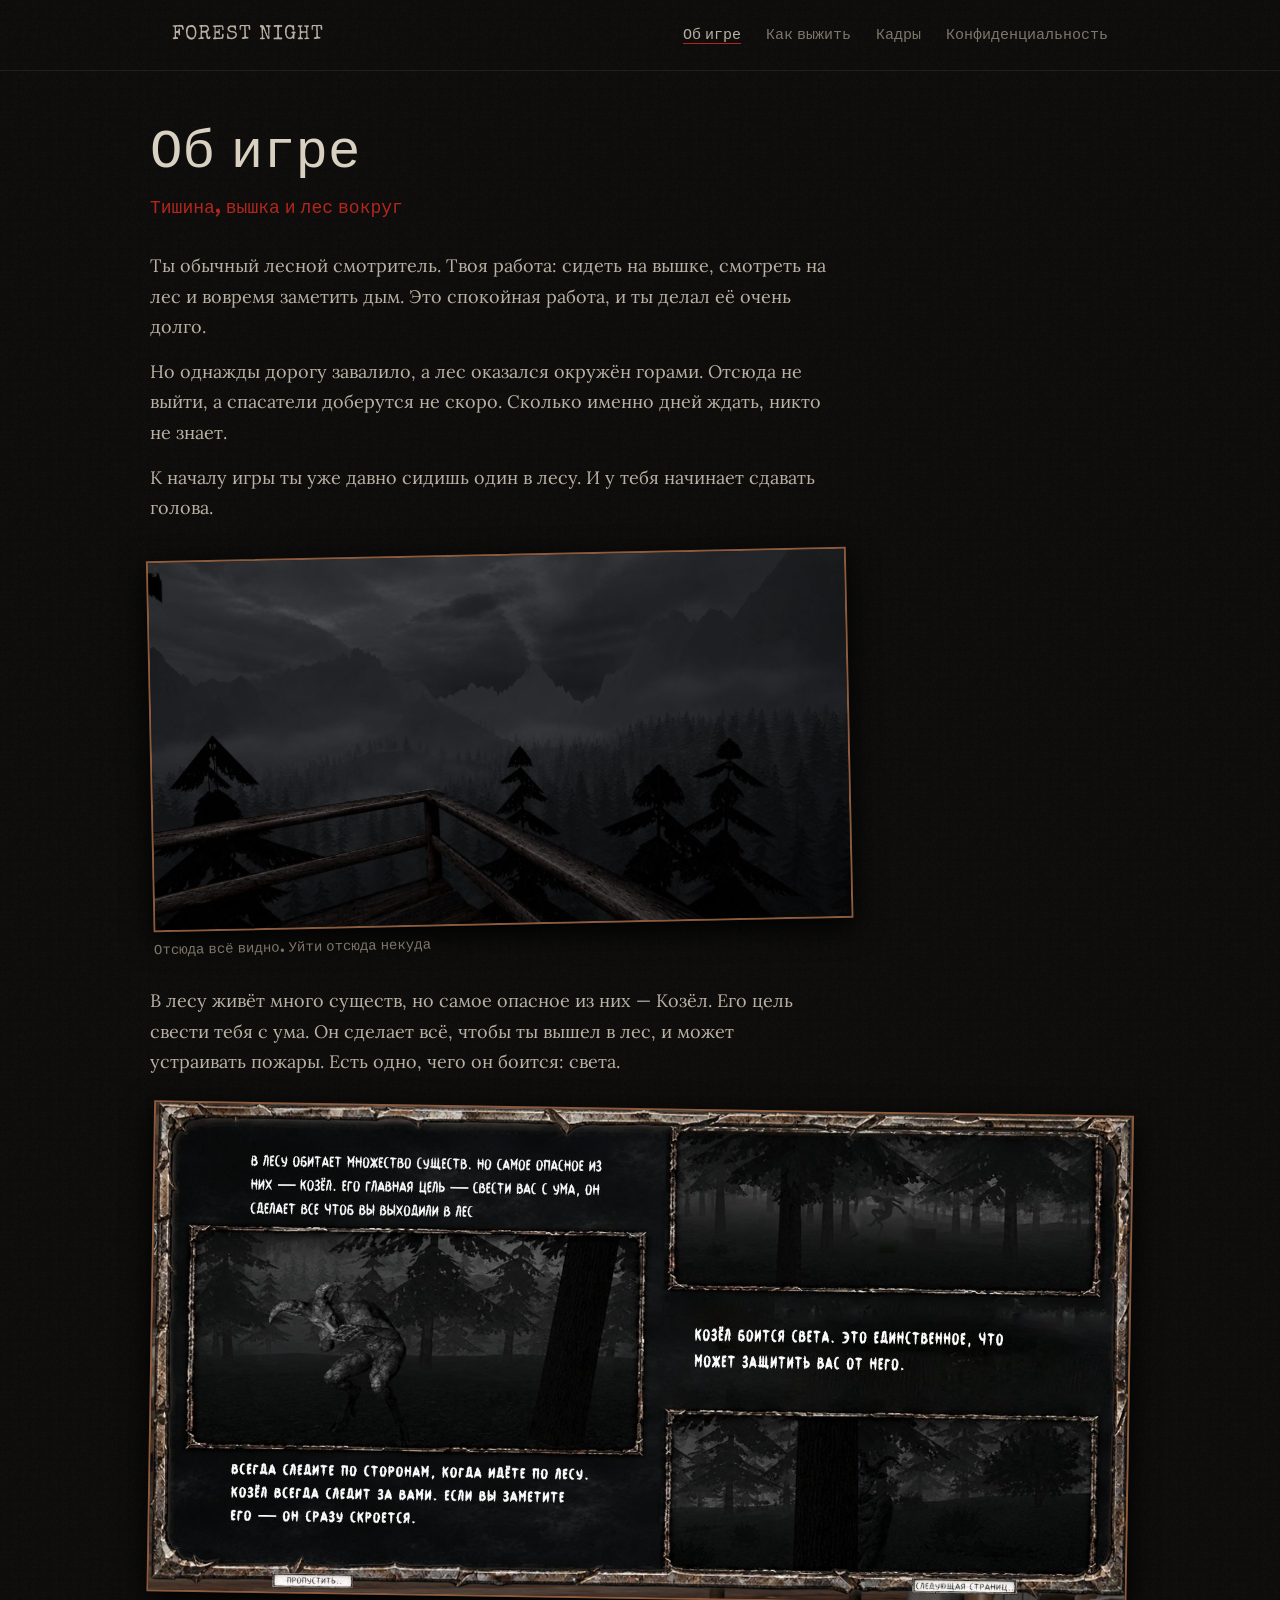
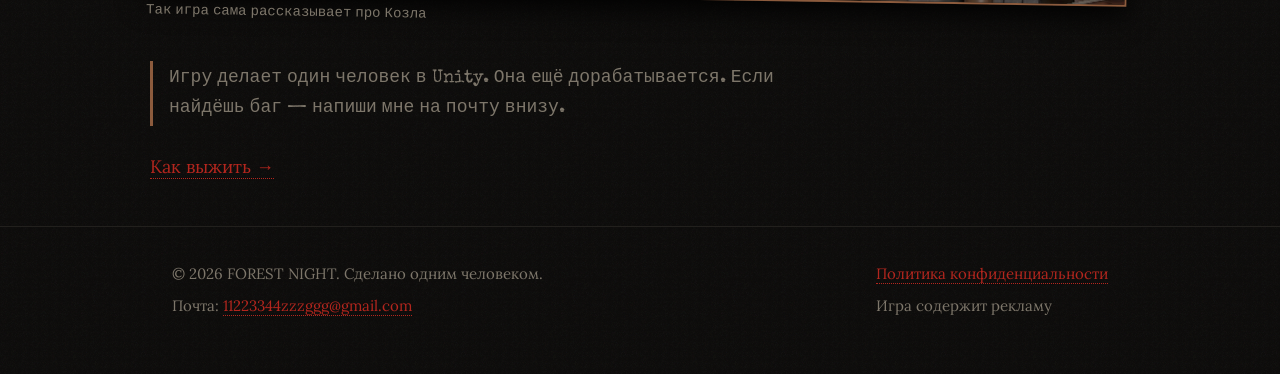
==== about.html @ fa655fe7 "Add files via upload" ====
<!DOCTYPE html>
<html lang="ru">
<head>
<meta charset="utf-8">
<meta name="viewport" content="width=device-width, initial-scale=1">
<title>Об игре — FOREST NIGHT</title>
<meta name="description" content="Сюжет мобильного хоррора: смотритель на лесной вышке, отрезанный от мира горами и заваленной дорогой.">
<link rel="preconnect" href="https://fonts.googleapis.com">
<link rel="preconnect" href="https://fonts.gstatic.com" crossorigin>
<link href="https://fonts.googleapis.com/css2?family=Lora:ital@0;1&family=Special+Elite&display=swap" rel="stylesheet">
<link rel="stylesheet" href="style.css">
</head><body>
<header class="top">
  <div class="wrap">
    <a class="logo" href="index.html">FOREST NIGHT</a>
    <nav>
      <a href="about.html" class="on">Об игре</a>
      <a href="survive.html">Как выжить</a>
      <a href="gallery.html">Кадры</a>
      <a href="privacy.html">Конфиденциальность</a>
    </nav>
  </div>
</header>
<main><div class="wrap page">
  <h1>Об игре</h1>
  <p class="sub">Тишина, вышка и лес вокруг</p>
  <p>Ты обычный лесной смотритель. Твоя работа: сидеть на вышке, смотреть на лес и вовремя заметить дым. Это спокойная работа, и ты делал её очень долго.</p>
  <p>Но однажды дорогу завалило, а лес оказался окружён горами. Отсюда не выйти, а спасатели доберутся не скоро. Сколько именно дней ждать, никто не знает.</p>
  <p>К началу игры ты уже давно сидишь один в лесу. И у тебя начинает сдавать голова.</p>

  <figure class="shot tilt1" style="margin:30px 0;max-width:700px">
    <img src="img/deck.jpg" alt="Вид с площадки вышки на лес и горы" width="1600" height="843">
    <figcaption>Отсюда всё видно. Уйти отсюда некуда</figcaption>
  </figure>

  <p>В лесу живёт много существ, но самое опасное из них — Козёл. Его цель свести тебя с ума. Он сделает всё, чтобы ты вышел в лес, и может устраивать пожары. Есть одно, чего он боится: света.</p>
  <figure class="shot tilt2" style="margin:30px 0">
    <img src="img/t-goat.jpg" alt="Страница обучения про Козла" loading="lazy" width="1556" height="776">
    <figcaption>Так игра сама рассказывает про Козла</figcaption>
  </figure>

  <p class="note">Игру делает один человек в Unity. Она ещё дорабатывается. Если найдёшь баг — напиши мне на почту внизу.</p>
  <p style="margin-top:26px"><a href="survive.html">Как выжить →</a></p>
</div></main>
<footer>
  <div class="wrap">
    <div>
      <p>© 2026 FOREST NIGHT. Сделано одним человеком.</p>
      <p>Почта: <a href="mailto:11223344zzzggg@gmail.com">11223344zzzggg@gmail.com</a></p>
    </div>
    <div>
      <p><a href="privacy.html">Политика конфиденциальности</a></p>
      <p>Игра содержит рекламу</p>
    </div>
  </div>
</footer>
</body>
</html>
---- style.css ----
:root{
  --bg:#0c0b0a;
  --bg2:#141210;
  --text:#b8b0a2;
  --dim:#7d766a;
  --rust:#8c5b3d;
  --blood:#b3261e;
  --sanity:#7a2287;
  --head:'Special Elite','Courier New',monospace;
  --body:'Lora',Georgia,'Times New Roman',serif;
}
*{box-sizing:border-box}
html{scroll-behavior:smooth}
body{
  margin:0;background:var(--bg);color:var(--text);
  font:18px/1.7 var(--body);
  background-image:url("data:image/svg+xml,%3Csvg xmlns='http://www.w3.org/2000/svg' width='160' height='160'%3E%3Cfilter id='n'%3E%3CfeTurbulence baseFrequency='.9' numOctaves='2'/%3E%3C/filter%3E%3Crect width='160' height='160' filter='url(%23n)' opacity='.06'/%3E%3C/svg%3E");
}
a{color:var(--blood);text-decoration:none;border-bottom:1px dotted var(--blood)}
a:hover{color:#e04a40}
.wrap{max-width:980px;margin:0 auto;padding:0 22px}

header.top{padding:18px 0;border-bottom:1px solid #22201d}
header.top .wrap{display:flex;justify-content:space-between;align-items:baseline;gap:12px;flex-wrap:wrap}
.logo{font-family:var(--head);font-size:20px;color:var(--text);border:0;letter-spacing:1px}
nav a{font-family:var(--head);font-size:15px;margin-left:20px;color:var(--dim);border:0}
nav a:hover{color:var(--text)}

.hero{padding:70px 0 50px;position:relative}
.hero h1{font-family:var(--head);font-weight:400;font-size:clamp(38px,7vw,72px);line-height:1.05;margin:0 0 6px;color:#d8d0c0;letter-spacing:-1px}
.hero .sub{font-family:var(--head);color:var(--blood);font-size:19px;margin:0 0 26px}
.hero p{max-width:560px;margin:0 0 14px}
.hero .shot{margin-top:38px}

.btn{display:inline-block;font-family:var(--head);font-size:18px;color:#e8dfcf;background:#3a0f0c;border:1px solid var(--blood);padding:10px 22px;margin-top:14px}
.btn:hover{background:var(--blood);color:#fff}
.btn.off{border-color:#443d36;background:#191614;color:var(--dim);cursor:default}

.shot{margin:0}
.shot img{display:block;width:100%;height:auto;border:2px solid var(--rust);box-shadow:0 8px 30px #000}
.shot figcaption{font-family:var(--head);font-size:14px;color:var(--dim);margin-top:8px}

section{padding:46px 0;border-top:1px solid #1e1c19}
section h2{font-family:var(--head);font-weight:400;font-size:30px;margin:0 0 4px;color:#cfc6b6}
section h2 small{font-size:15px;color:var(--dim);margin-left:10px}

.row{display:grid;grid-template-columns:1fr 1.15fr;gap:34px;align-items:center;margin-top:22px}
.row.flip{grid-template-columns:1.15fr 1fr}
.row.flip .shot{order:-1}
.tilt1{transform:rotate(-1.2deg)}
.tilt2{transform:rotate(.9deg)}
.tilt3{transform:rotate(-.6deg)}
.row p{margin:0 0 12px}

.note{font-family:var(--head);color:var(--dim);border-left:3px solid var(--rust);padding:2px 0 2px 16px;margin:30px 0 0;max-width:600px}

.bar{height:10px;background:#1a1816;border:1px solid var(--rust);max-width:260px;margin:6px 0 14px}
.bar i{display:block;height:100%;background:var(--sanity);width:62%}

footer{border-top:1px solid #22201d;padding:34px 0 50px;color:var(--dim);font-size:15px}
footer .wrap{display:flex;justify-content:space-between;gap:20px;flex-wrap:wrap}
footer p{margin:0 0 6px}

.doc{padding:50px 0}
.doc h1{font-family:var(--head);font-weight:400;font-size:38px;margin:0 0 6px;color:#d8d0c0}
.doc h2{font-family:var(--head);font-weight:400;font-size:22px;margin:34px 0 6px;color:#cfc6b6}
.doc p,.doc li{max-width:700px}

@media(max-width:760px){
  body{font-size:17px}
  .row,.row.flip{grid-template-columns:1fr;gap:18px}
  .row.flip .shot{order:0}
  .hero{padding-top:44px}
  nav a{margin:0 16px 0 0}
}

/* --- многостраничная версия --- */
nav a.on{color:var(--text);border-bottom:1px solid var(--blood)}
.page{padding:56px 0 30px}
.page h1{font-family:var(--head);font-weight:400;font-size:clamp(34px,6vw,54px);line-height:1.1;margin:0 0 8px;color:#d8d0c0}
.page .sub{font-family:var(--head);color:var(--blood);font-size:18px;margin:0 0 26px}
.page p{max-width:680px;margin:0 0 14px}
.cards{display:grid;grid-template-columns:repeat(3,1fr);gap:20px;margin:34px 0 10px}
.cards a{display:block;border:1px solid #2a2622;padding:18px 20px;background:var(--bg2);color:var(--text)}
.cards a:hover{border-color:var(--blood)}
.cards b{font-family:var(--head);font-weight:400;font-size:22px;display:block;color:#d8d0c0;margin-bottom:4px}
.cards span{font-size:15px;color:var(--dim)}
.guide{padding:38px 0 6px;border-top:1px solid #1e1c19}
.guide h2{font-family:var(--head);font-weight:400;font-size:28px;margin:0 0 8px;color:#cfc6b6}
.guide p{max-width:680px;margin:0 0 12px}
.guide .shot{margin-top:18px}
.gal{display:grid;grid-template-columns:1fr 1fr;gap:28px;margin:28px 0 40px}
.gal .wide{grid-column:1/-1}
.gal .shot:nth-child(odd){transform:rotate(-.5deg)}
.gal .shot:nth-child(even){transform:rotate(.6deg)}
@media(max-width:760px){.cards,.gal{grid-template-columns:1fr}.gal .shot{transform:none!important}}
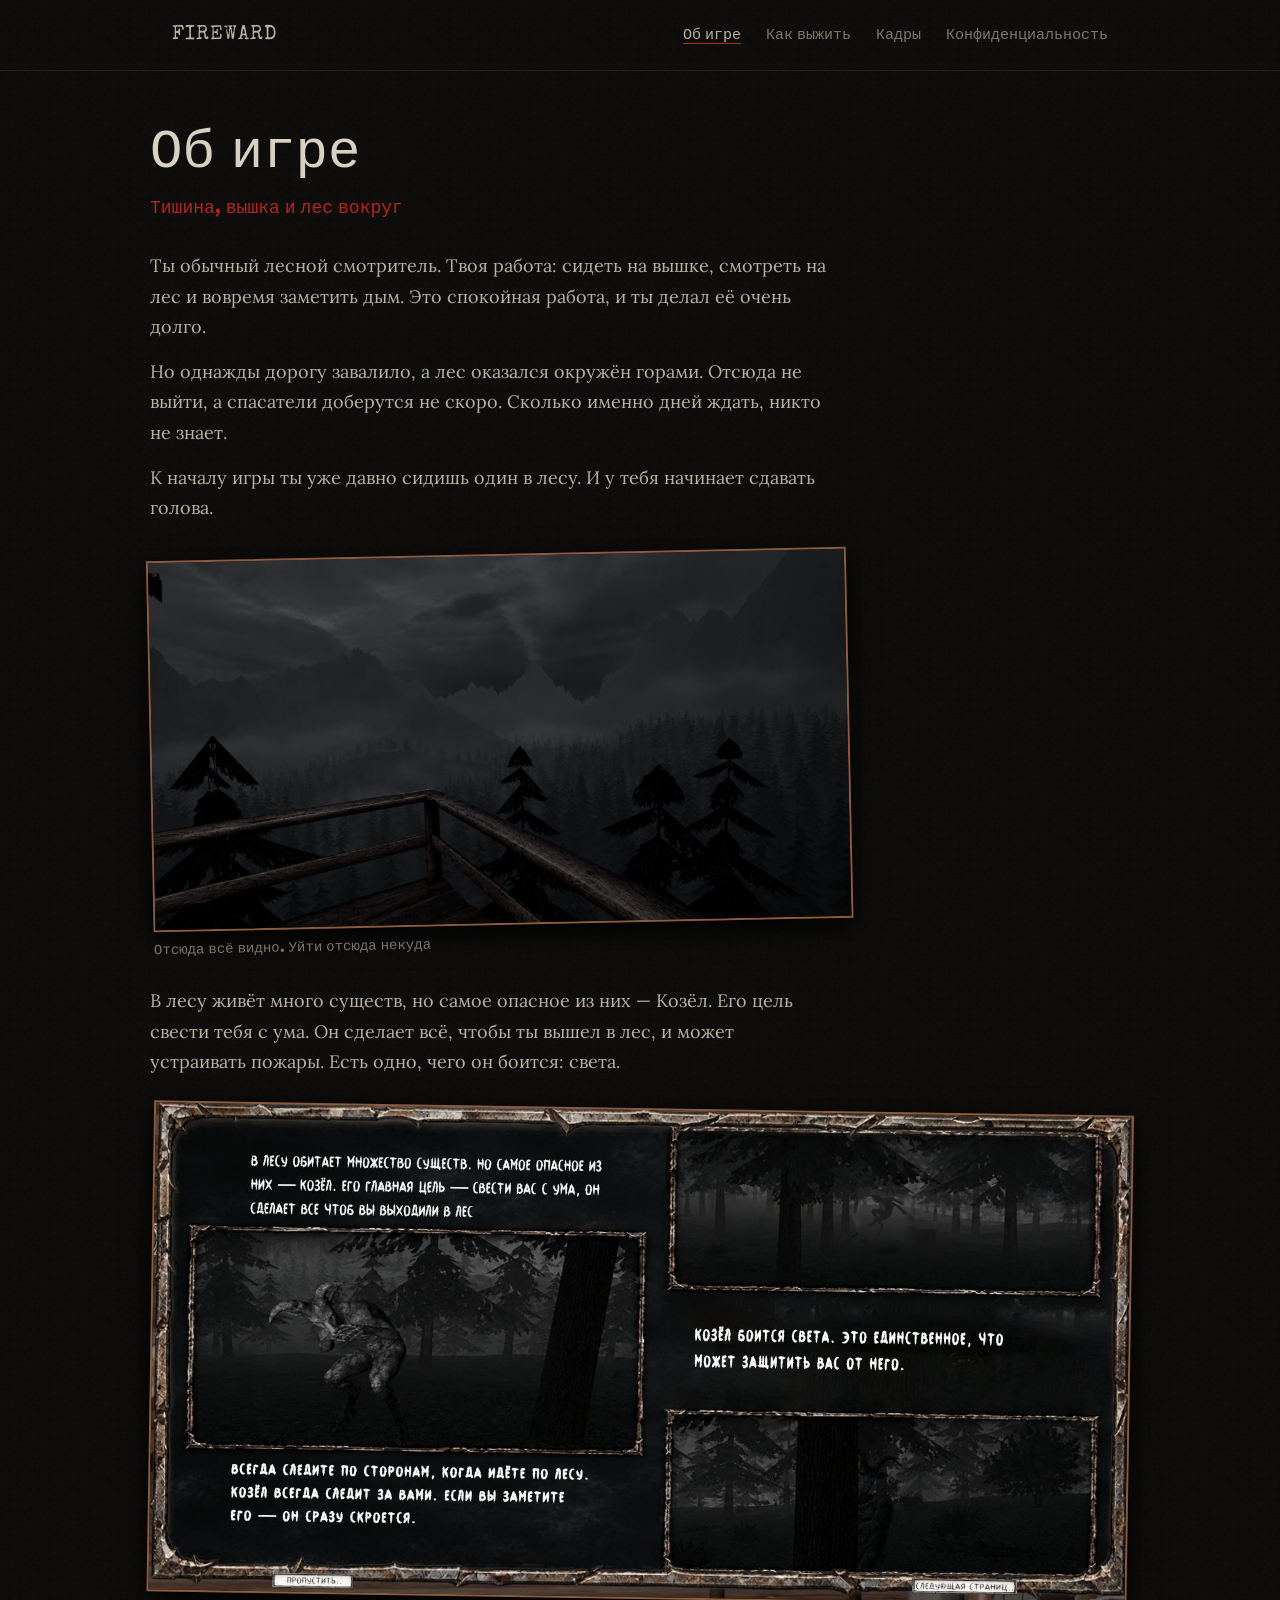
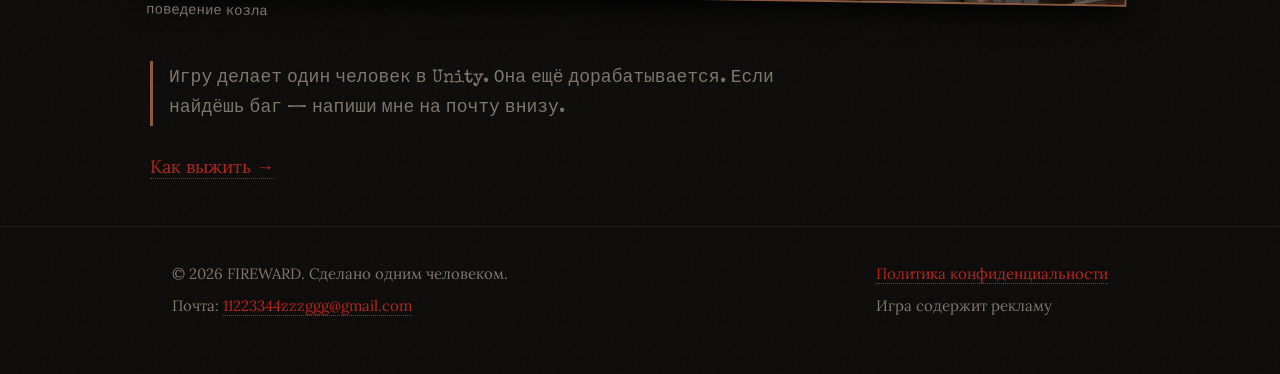
==== commit fa725f7a: "Update about.html" ====
--- a/about.html
+++ b/about.html
@@ -3,7 +3,7 @@
 <head>
 <meta charset="utf-8">
 <meta name="viewport" content="width=device-width, initial-scale=1">
-<title>Об игре — FOREST NIGHT</title>
+<title>Об игре — FIREWARD</title>
 <meta name="description" content="Сюжет мобильного хоррора: смотритель на лесной вышке, отрезанный от мира горами и заваленной дорогой.">
 <link rel="preconnect" href="https://fonts.googleapis.com">
 <link rel="preconnect" href="https://fonts.gstatic.com" crossorigin>
@@ -12,7 +12,7 @@
 </head><body>
 <header class="top">
   <div class="wrap">
-    <a class="logo" href="index.html">FOREST NIGHT</a>
+    <a class="logo" href="index.html">FIREWARD</a>
     <nav>
       <a href="about.html" class="on">Об игре</a>
       <a href="survive.html">Как выжить</a>
@@ -36,7 +36,7 @@
   <p>В лесу живёт много существ, но самое опасное из них — Козёл. Его цель свести тебя с ума. Он сделает всё, чтобы ты вышел в лес, и может устраивать пожары. Есть одно, чего он боится: света.</p>
   <figure class="shot tilt2" style="margin:30px 0">
     <img src="img/t-goat.jpg" alt="Страница обучения про Козла" loading="lazy" width="1556" height="776">
-    <figcaption>Так игра сама рассказывает про Козла</figcaption>
+    <figcaption>поведение козла</figcaption>
   </figure>
 
   <p class="note">Игру делает один человек в Unity. Она ещё дорабатывается. Если найдёшь баг — напиши мне на почту внизу.</p>
@@ -45,7 +45,7 @@
 <footer>
   <div class="wrap">
     <div>
-      <p>© 2026 FOREST NIGHT. Сделано одним человеком.</p>
+      <p>© 2026 FIREWARD. Сделано одним человеком.</p>
       <p>Почта: <a href="mailto:11223344zzzggg@gmail.com">11223344zzzggg@gmail.com</a></p>
     </div>
     <div>
